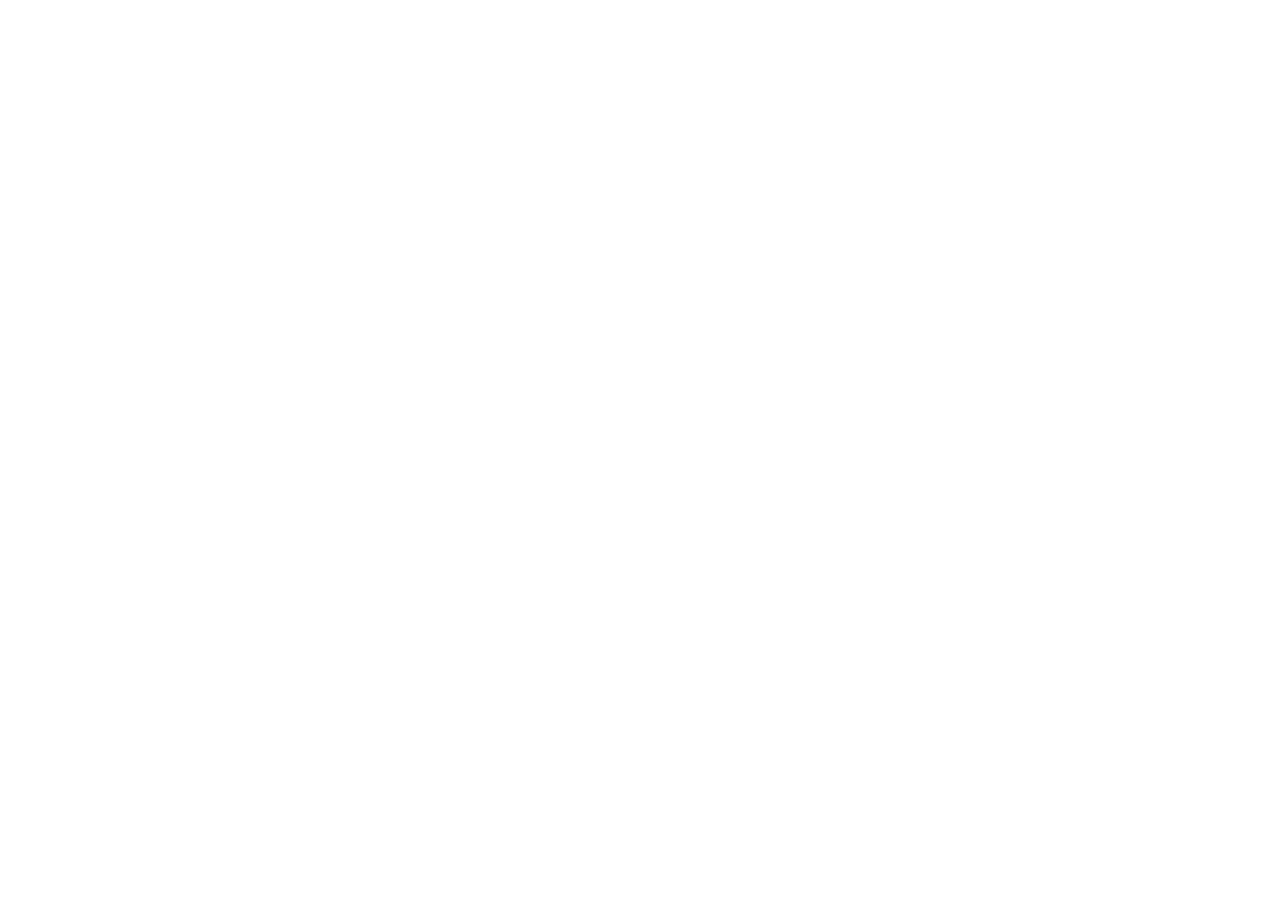
==== html/index.html @ 7e7730b3 "added images and put files in folder" ====
<!DOCTYPE html>
<html lang="en">
<head>
    <meta charset="UTF-8">
    <meta http-equiv="X-UA-Compatible" content="IE=edge">
    <meta name="viewport" content="width=device-width, initial-scale=1.0">
    <title>Document</title>
</head>
<body>
    
</body>
</html>
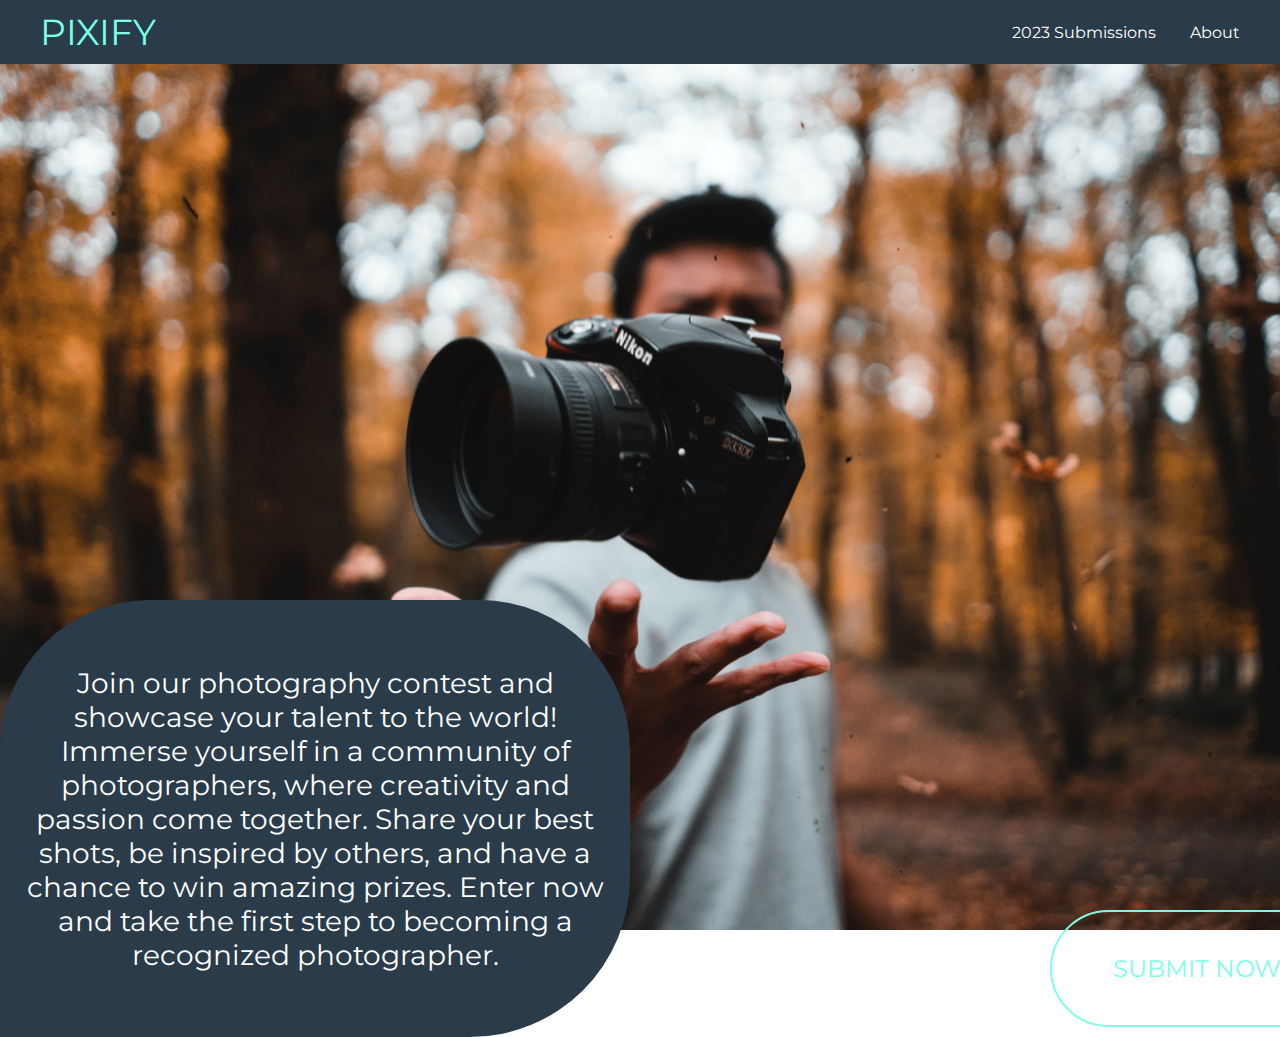
==== commit 672522fa: "basic css for main and about" ====
--- a/html/index.html
+++ b/html/index.html
@@ -4,9 +4,24 @@
     <meta charset="UTF-8">
     <meta http-equiv="X-UA-Compatible" content="IE=edge">
     <meta name="viewport" content="width=device-width, initial-scale=1.0">
-    <title>Document</title>
+    <title>Pixify</title>
+    <link rel="stylesheet" href="/css/style.css">
 </head>
 <body>
-    
+    <div>
+        <header>
+            <a href="/html/index.html" id="neon">PIXIFY</a>
+            <section>
+                <a href="/html/submit.html">2023 Submissions</a>
+                <a href="/html/about.html">About</a>
+            </section>
+        </header>
+        <main id="index">
+            <img src="/assets/index.png" alt="person holding camera" id="index-img">
+            <p id="index-bubble">Join our photography contest and showcase your talent to the world! Immerse yourself in a community of photographers, where creativity and passion come together. Share your best shots, be inspired by others, and have a chance to win amazing prizes. Enter now and take the first step to becoming a recognized photographer.</p>
+            <a href="/html/submit.html"><button id="index-button">SUBMIT NOW</button></a>
+        </main>
+    </div>
+    <script src="/script/script.js"></script>
 </body>
 </html>--- a/css/style.css
+++ b/css/style.css
@@ -0,0 +1,81 @@
+
+  @import url('https://fonts.googleapis.com/css2?family=Montserrat:wght@400;700&family=Roboto:wght@400;500;700&display=swap');
+/* ~~~~~~~~~~~ Main Colors / Font ~~~~~~~~~~~~~ */
+:root {
+    --teal: #2A3B49;
+    --neon-teal: #7BFFE9;
+    --white: #FFFFFF;
+
+  
+}
+/* ~~~~~~~~~~~~~~~~~ CSS reset ~~~~~~~~~~~~~~~~~ */
+* {
+    margin: 0;
+    padding: 0;
+    box-sizing: border-box;
+    font-family: 'Montserrat', sans-serif;
+}
+
+a{
+    text-decoration: none;
+}
+/* ~~~~~~~~~~~~~~~~~ Index page css ~~~~~~~~~~~~~~~~~ */
+header {
+    background-color: var(--teal);
+    display: flex;
+    justify-content: space-between;
+    align-items: center;
+    padding: 10px 25px;
+    width: 100%;
+}
+header a {
+    color: var(--white); 
+    font-size: 16px;
+    padding: 0px 15px;
+}
+#neon {
+    color: var(--neon-teal);
+    font-size: 36px;
+}
+#index-img {
+    width: 100%;
+    position: relative;
+}
+
+#index-bubble {
+    background-color: var(--teal);
+    color: var(--white);
+    height: 437px;
+    width: 630px;
+    font-size: 28px;
+    display: flex;
+    justify-content: center;
+    align-items: center;
+    border-radius: 150px 150px 160px 0px;
+    padding: 70px 20px;
+    text-align: center;
+    position: absolute;
+    top: 600px;
+}
+#index-button {
+    color: var(--neon-teal);
+    border: 2px solid var(--neon-teal);
+    width: 23%;
+    height: 13%;
+    border-radius: 60px;
+    font-size: 150%;
+    background-color: transparent;
+    position: absolute;
+    left: 1050px;
+    top: 910px;
+}
+
+#about-heading {
+    display: flex;
+    flex-direction: column;
+    justify-content: space-around;
+    text-align: center;
+    padding: 20px 20px;
+    
+}
+
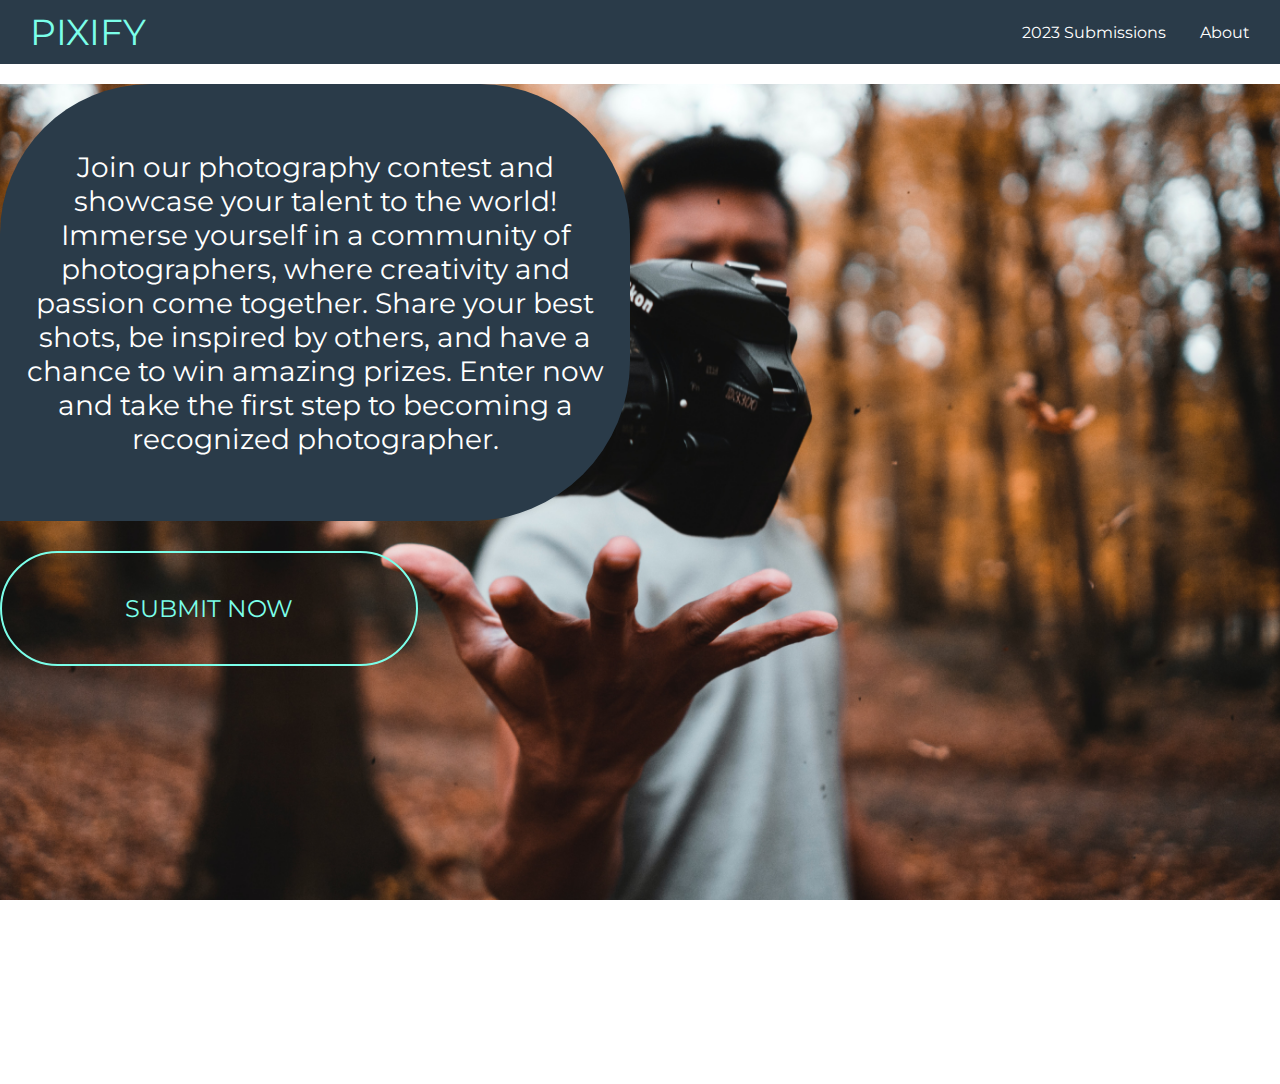
==== commit 2d83fd42: "added styling for index" ====
--- a/html/index.html
+++ b/html/index.html
@@ -16,8 +16,8 @@
                 <a href="/html/about.html">About</a>
             </section>
         </header>
-        <main id="index">
-            <img src="/assets/index.png" alt="person holding camera" id="index-img">
+        <main class="index-box">
+            <!-- <img src="/assets/index.png" alt="person holding camera" id="index-img"> -->
             <p id="index-bubble">Join our photography contest and showcase your talent to the world! Immerse yourself in a community of photographers, where creativity and passion come together. Share your best shots, be inspired by others, and have a chance to win amazing prizes. Enter now and take the first step to becoming a recognized photographer.</p>
             <a href="/html/submit.html"><button id="index-button">SUBMIT NOW</button></a>
         </main>
--- a/css/style.css
+++ b/css/style.css
@@ -5,8 +5,6 @@
     --teal: #2A3B49;
     --neon-teal: #7BFFE9;
     --white: #FFFFFF;
-
-  
 }
 /* ~~~~~~~~~~~~~~~~~ CSS reset ~~~~~~~~~~~~~~~~~ */
 * {
@@ -18,31 +16,42 @@
 
 a{
     text-decoration: none;
-}
-/* ~~~~~~~~~~~~~~~~~ Index page css ~~~~~~~~~~~~~~~~~ */
+    color: black;
+}
+
+/* ~~~~~~~~~~~~~~~ Index page css ~~~~~~~~~~~~~~~ */
 header {
     background-color: var(--teal);
     display: flex;
     justify-content: space-between;
     align-items: center;
-    padding: 10px 25px;
-    width: 100%;
-}
-header a {
+    padding: 10px 15px;
+}
+header a, button {
     color: var(--white); 
     font-size: 16px;
     padding: 0px 15px;
+    cursor: pointer;
 }
 #neon {
     color: var(--neon-teal);
     font-size: 36px;
 }
-#index-img {
+/* #index-img {
     width: 100%;
     position: relative;
-}
-
-#index-bubble {
+} */
+.index-box {
+    background-image: url(/assets/index.png);
+    width: 100vw;
+    min-height: 1000px;
+    background-size: cover;
+    background-repeat: no-repeat;
+    background-attachment: fixed;
+    background-position: center;
+}
+
+ #index-bubble {
     background-color: var(--teal);
     color: var(--white);
     height: 437px;
@@ -52,30 +61,296 @@
     justify-content: center;
     align-items: center;
     border-radius: 150px 150px 160px 0px;
-    padding: 70px 20px;
+    padding: 20px 20px;
     text-align: center;
+    /* 
     position: absolute;
-    top: 600px;
+    top: 600px; */
 }
 #index-button {
     color: var(--neon-teal);
     border: 2px solid var(--neon-teal);
-    width: 23%;
-    height: 13%;
+    width: 418px;
+    height: 115px;
     border-radius: 60px;
     font-size: 150%;
     background-color: transparent;
-    position: absolute;
+    /* position: absolute;
     left: 1050px;
-    top: 910px;
-}
-
+    top: 910px; */
+} */
+.index-box div {
+    display: flex;
+    justify-content: space-between;
+    align-items: end;
+}
+
+/* ~~~~~~~~ dark mode button css ~~~~~~~~~ */
+#darkMode {
+    color: var(--neon-teal);
+    background-color: transparent;
+    border: none;
+    font-size: 24px;
+}
+/* ~~~~~~~~~~~~ about page ~~~~~~~~~~~~~ */
 #about-heading {
     display: flex;
     flex-direction: column;
     justify-content: space-around;
     text-align: center;
-    padding: 20px 20px;
-    
-}
-
+    padding: 30px 70px;
+}
+.about-main img {
+    object-fit: cover;
+    border-radius: 8px;
+}
+.about-main {
+    display: flex;
+    font-size: 20px;
+    gap: 40px;
+    margin: 30px 70px;
+    margin-bottom: 100px;
+}
+.about-main button {
+    background-color: var(--teal);
+    color: var(--neon-teal);
+    width: 375px;
+    height: 100px;
+    border-radius: 60px;
+    font-size: 30px;
+    margin-top: 60px;
+}
+/* ~~~~~~~~~~~~ submissions page ~~~~~~~~~~~~~ */
+.main-container {
+    display: flex;
+}
+.main-container h1 {
+    text-align: center;
+    padding: 50px 0px;
+    font-size: 36px;
+}
+ .submit-container {
+    display: flex;
+    width: 100%;
+    max-width: 1300px;
+    flex-wrap: wrap;
+    justify-content: center;
+}
+.submit-card img {
+    width: 345px;
+    border-radius: 8px;
+    margin: 0px 40px;
+}
+.submit-card div { 
+    display: flex;
+    justify-content: space-around; 
+    margin-top: -23px;
+    font-size: 16px;
+ }
+ .see-more {
+    font-size: 12px;
+    padding-top: 4px;
+ }
+
+.input-box {
+    background-color: var(--teal);
+    display: flex;
+    flex-direction: column;
+    align-items: center;
+    justify-content: center;
+    color: var(--white);
+    width: 481px;
+    height: 608px;
+    border-radius: 8px;
+    margin: 60px 80px 0px 0px;
+} 
+.input-box input {
+    height: 40px;
+    width: 80%;
+    border-radius: 8px;
+    font-size: 16px;
+    color: gray;
+    margin: 10px 0px;
+    padding-left: 20px;
+}
+.input-box h2 {
+    font-size: 24px;
+}
+.input-box button {
+    color: var(--neon-teal);
+    border: 2px solid var(--neon-teal);
+    background-color: transparent;
+    width: 190px;
+    height: 61px;
+    border-radius: 60px;
+    margin-top: 40px;
+    cursor: pointer;
+}
+/* ~~~~~~~~~~~~ details page ~~~~~~~~~~~~~ */
+.detail-container {
+    display: flex;
+    flex-direction: column;
+    align-items: center;
+    margin: 50px 0px
+}
+.detail-container img {
+   width: 80%;
+   border-radius:10px;
+}
+.detail-container h2, p {
+    margin: 20px 0px 30px 0px;
+    font-weight: 400;
+}
+.detail-container h2 {
+    font-size: 36px;
+}
+.detail-container button{
+    width: 116px;
+    height: 35px;
+    background-color: var(--teal);
+    color: var(--neon-teal);
+    border-radius: 60px;
+    border: none;
+    margin: 0px 10px;
+}
+
+/* ~~~~~~~~~~~~ media query header mobile ~~~~~~~~~~~~~ */
+@media (max-width: 480px) {
+    header a, button {
+        font-size: 16px;
+        padding: 10px 7px;
+    }
+    #neon {
+        font-size: 16px;
+    }
+    #darkMode {
+        font-size: 20px;
+    }
+}
+/* ~~~~~~~~~~~~ media query submission page~~~~~~~~~~~~~ */
+@media (max-width: 1050px) {
+    .main-container {
+        display: flex;
+        flex-direction: column;
+        align-items: center;
+    }
+    .submit-card img {
+        width: 400px;
+    }
+    .submit-card div { 
+        margin: -23px -30px 0px -30px;
+     }
+    .see-more {
+        padding-top: 4px;
+    }
+    .input-box {
+        width: 481px;
+        height: 608px;
+        margin: 50px 0px 80px 0px;
+    } 
+}
+@media (max-width: 850px) {
+    .submit-card img {
+        width: 300px;
+    }
+    .submit-card div { 
+        margin: -23px 20px 0px 20px;
+     }
+}
+
+@media (max-width: 480px) {
+    .submit-card img {
+        width: 300px;
+    }
+    .submit-card div { 
+        margin: -5px 15px 0px 15px;
+     }
+    .input-box {
+        width: 300px;
+        height: 408px;
+        margin: 50px 0px 80px 0px;
+    } 
+    .main-container h1 {
+        font-size: 24px;
+    }
+
+    .input-box input {
+        height: 25px;
+        width: 80%;
+        font-size: 15px;
+        margin: 10px 0px;
+        padding-left: 20px;
+    }
+    .input-box h2 {
+        font-size: 20px;
+    }
+    .input-box button {
+        width: 150px;
+        height: 50px;
+        margin-top: 30px;
+    }
+}
+/* ~~~~~~~~~~~~ media query details page~~~~~~~~~~~~~ */
+@media (max-width: 480px) {
+    .detail-container {
+        margin-top: 80px;
+    }
+    .detail-container h2, p {
+        margin: 5px 0px 30px 0px;
+    }
+    .detail-container h2, h1 {
+        font-size: 20px;
+    }
+    .detail-container button{
+        width: 116px;
+        height: 35px;
+        padding: 0px
+    }
+}
+/* ~~~~~~~~~~~~ media query about page~~~~~~~~~~~~~ */
+@media (max-width: 1050px) {
+.about-main button {
+    width: 250px;
+    height: 70px;
+    font-size: 20px;
+}
+.about-main img {
+width: 400px;
+}
+.about-main {
+    display: flex;
+    flex-direction: column;
+    text-align: center;
+    align-items: center;
+    margin-top: -40px;
+    font-size: 18px;
+}
+.about-main button {
+    margin-top: -5px;
+}
+}
+@media (max-width: 850px) {
+.about-container {
+    display: flex;
+    flex-direction: column;
+}
+}
+@media (max-width: 480px) {
+    .about-main img {
+        width: 300px;
+ }
+ .about-main button {
+    width: 200px;
+    height: 60px;
+    font-size: 18px;
+}
+.about-main {
+    margin: -20px 40px;
+}
+.about-container {
+    margin-top: 30px;
+}
+.about-heading h1 {
+    font-size: 30px;
+}
+}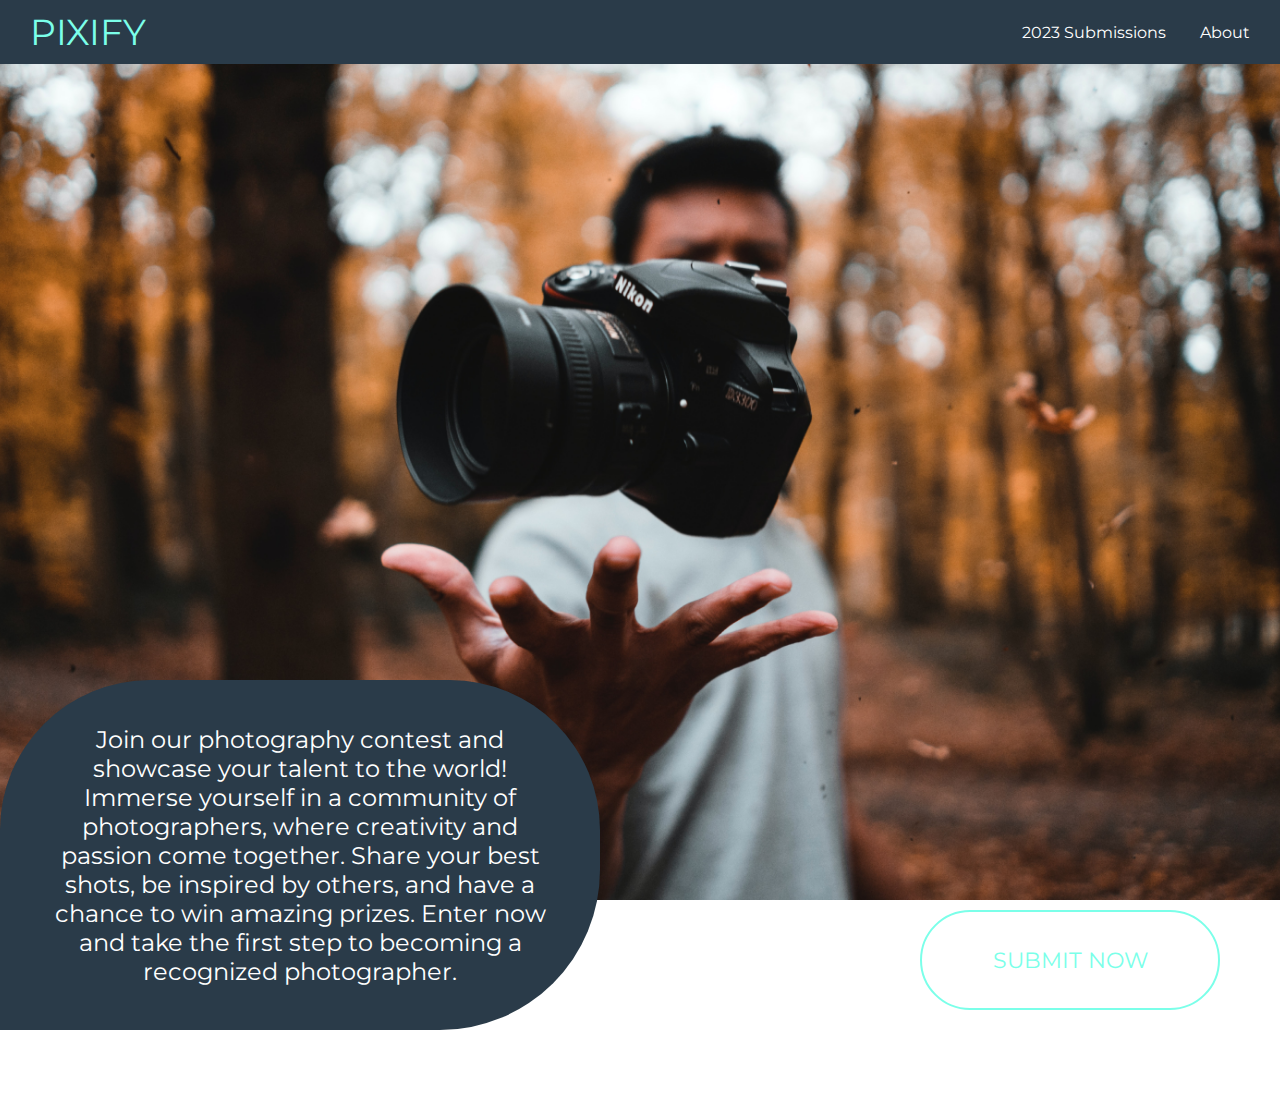
==== commit a1036435: "finished all media queries styling complete" ====
--- a/html/index.html
+++ b/html/index.html
@@ -17,7 +17,6 @@
             </section>
         </header>
         <main class="index-box">
-            <!-- <img src="/assets/index.png" alt="person holding camera" id="index-img"> -->
             <p id="index-bubble">Join our photography contest and showcase your talent to the world! Immerse yourself in a community of photographers, where creativity and passion come together. Share your best shots, be inspired by others, and have a chance to win amazing prizes. Enter now and take the first step to becoming a recognized photographer.</p>
             <a href="/html/submit.html"><button id="index-button">SUBMIT NOW</button></a>
         </main>
--- a/css/style.css
+++ b/css/style.css
@@ -37,14 +37,10 @@
     color: var(--neon-teal);
     font-size: 36px;
 }
-/* #index-img {
-    width: 100%;
-    position: relative;
-} */
 .index-box {
     background-image: url(/assets/index.png);
     width: 100vw;
-    min-height: 1000px;
+    min-height: 1050px;
     background-size: cover;
     background-repeat: no-repeat;
     background-attachment: fixed;
@@ -54,8 +50,8 @@
  #index-bubble {
     background-color: var(--teal);
     color: var(--white);
-    height: 437px;
-    width: 630px;
+    height: 425px;
+    width: 620px;
     font-size: 28px;
     display: flex;
     justify-content: center;
@@ -63,9 +59,8 @@
     border-radius: 150px 150px 160px 0px;
     padding: 20px 20px;
     text-align: center;
-    /* 
     position: absolute;
-    top: 600px; */
+    top: 615px;
 }
 #index-button {
     color: var(--neon-teal);
@@ -75,15 +70,10 @@
     border-radius: 60px;
     font-size: 150%;
     background-color: transparent;
-    /* position: absolute;
-    left: 1050px;
-    top: 910px; */
-} */
-.index-box div {
-    display: flex;
-    justify-content: space-between;
-    align-items: end;
-}
+    position: absolute;
+    left: 980px;
+    top: 910px;
+} 
 
 /* ~~~~~~~~ dark mode button css ~~~~~~~~~ */
 #darkMode {
@@ -338,6 +328,7 @@
 @media (max-width: 480px) {
     .about-main img {
         width: 300px;
+        margin-bottom: 50px;
  }
  .about-main button {
     width: 200px;
@@ -353,4 +344,70 @@
 .about-heading h1 {
     font-size: 30px;
 }
-}+}
+
+/* media queries for index buble and button */
+ @media (max-width: 1285px) {
+    #index-bubble {
+        height: 350px;
+        width: 600px;
+        font-size: 24px;
+        padding: 20px 50px;
+        top: 660px;
+    }
+    #index-button {
+        width: 300px;
+        height: 100px;
+        left: 920px;
+        top: 910px;
+        font-size: 22px;
+    } 
+ }
+ @media (max-width: 1250px) {
+    #index-bubble {
+        height: 350px;
+        width: 600px;
+        border-radius: 100px;
+        top: 850px;
+        left: 200px;
+    }
+    #index-button {
+        left: 350px;
+        top: 1250px;
+    } 
+    .index-box {
+        min-height: 1400px;
+    }
+ }
+ @media (max-width: 850px) {
+    #index-bubble {
+        height: 300px;
+        width: 500px;
+        font-size: 20px;
+        top: 850px;
+        left: 150px;
+    }
+    #index-button {
+        width: 300px;
+        height: 90px;
+        left: 250px;
+        top: 1200px;
+        font-size: 22px;
+    } 
+    @media (max-width: 4800px) {
+        #index-bubble {
+            height: 300px;
+            width: 330px;
+            font-size: 16px;
+            top: 450px;
+            left: 20px;
+        }
+        #index-button {
+            width: 200px;
+            height: 60px;
+            left: 80px;
+            top: 800px;
+            font-size: 18px;
+        } 
+    }
+ }